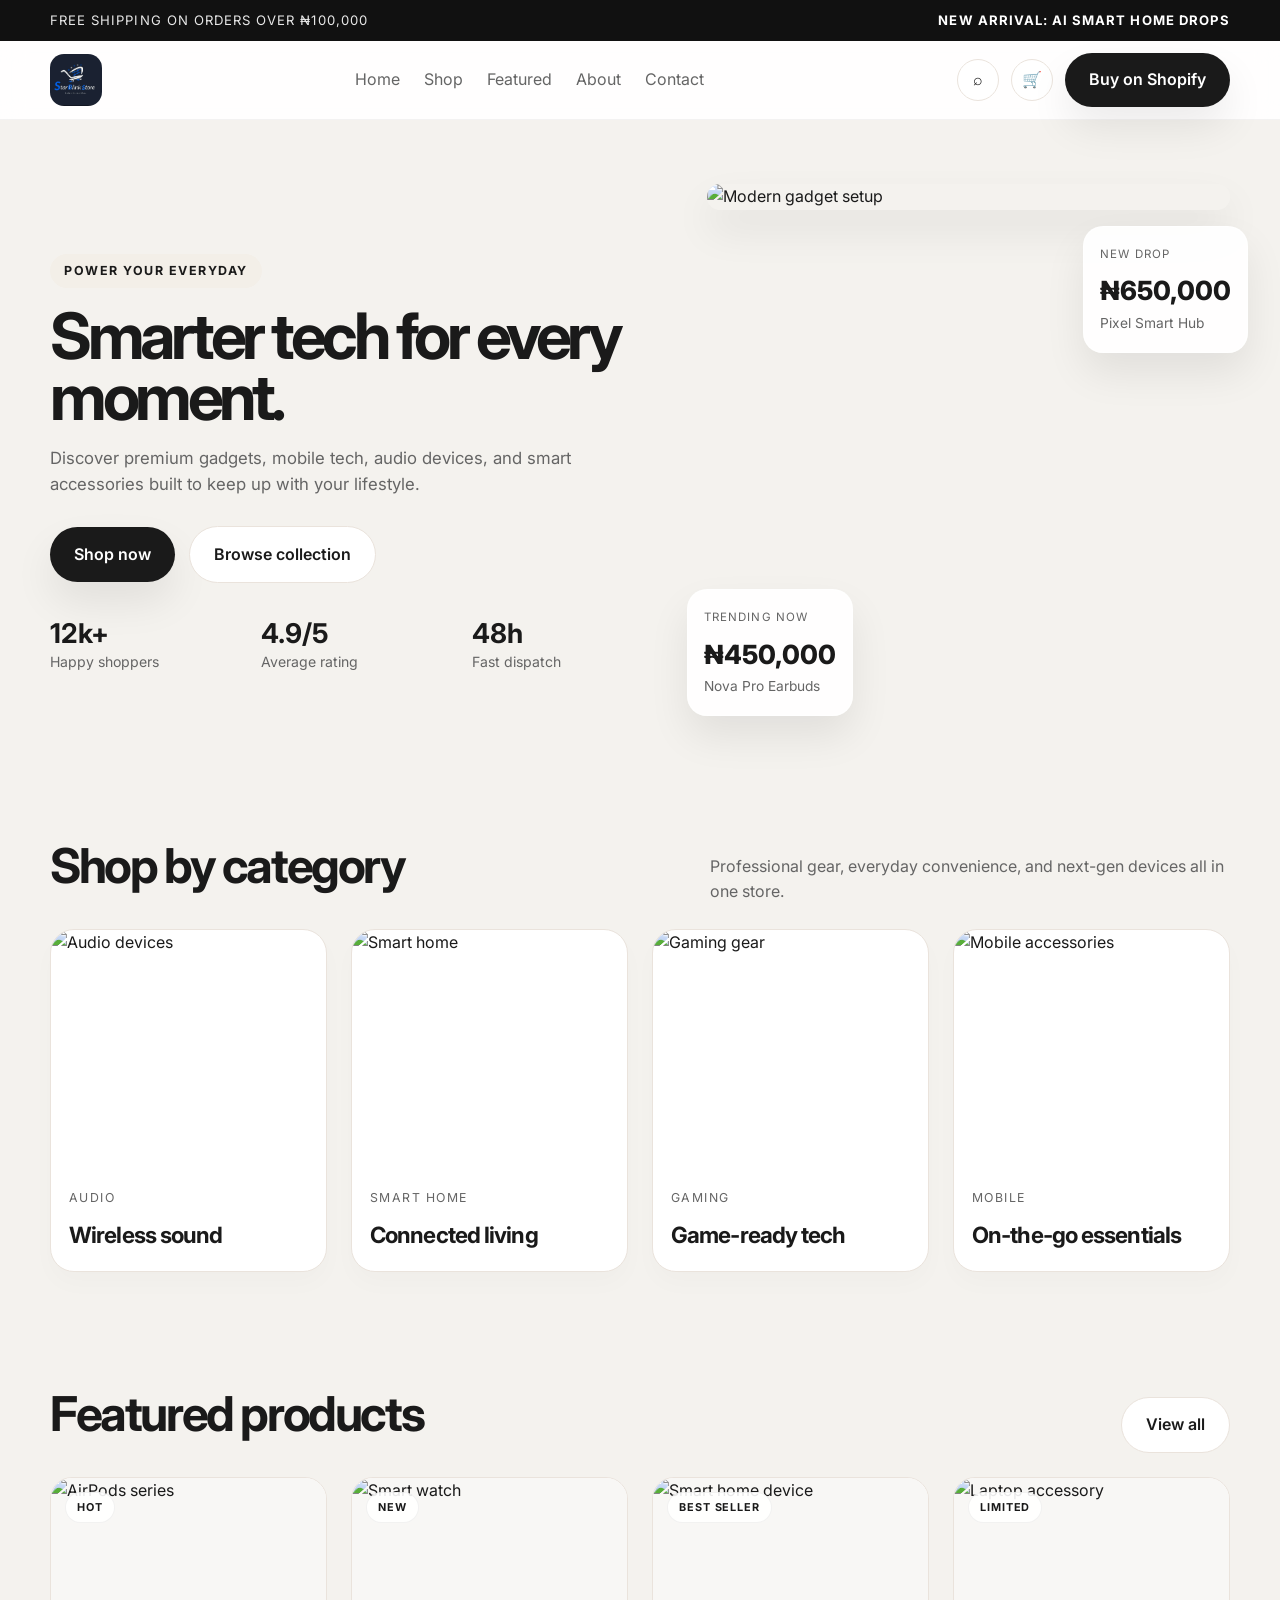
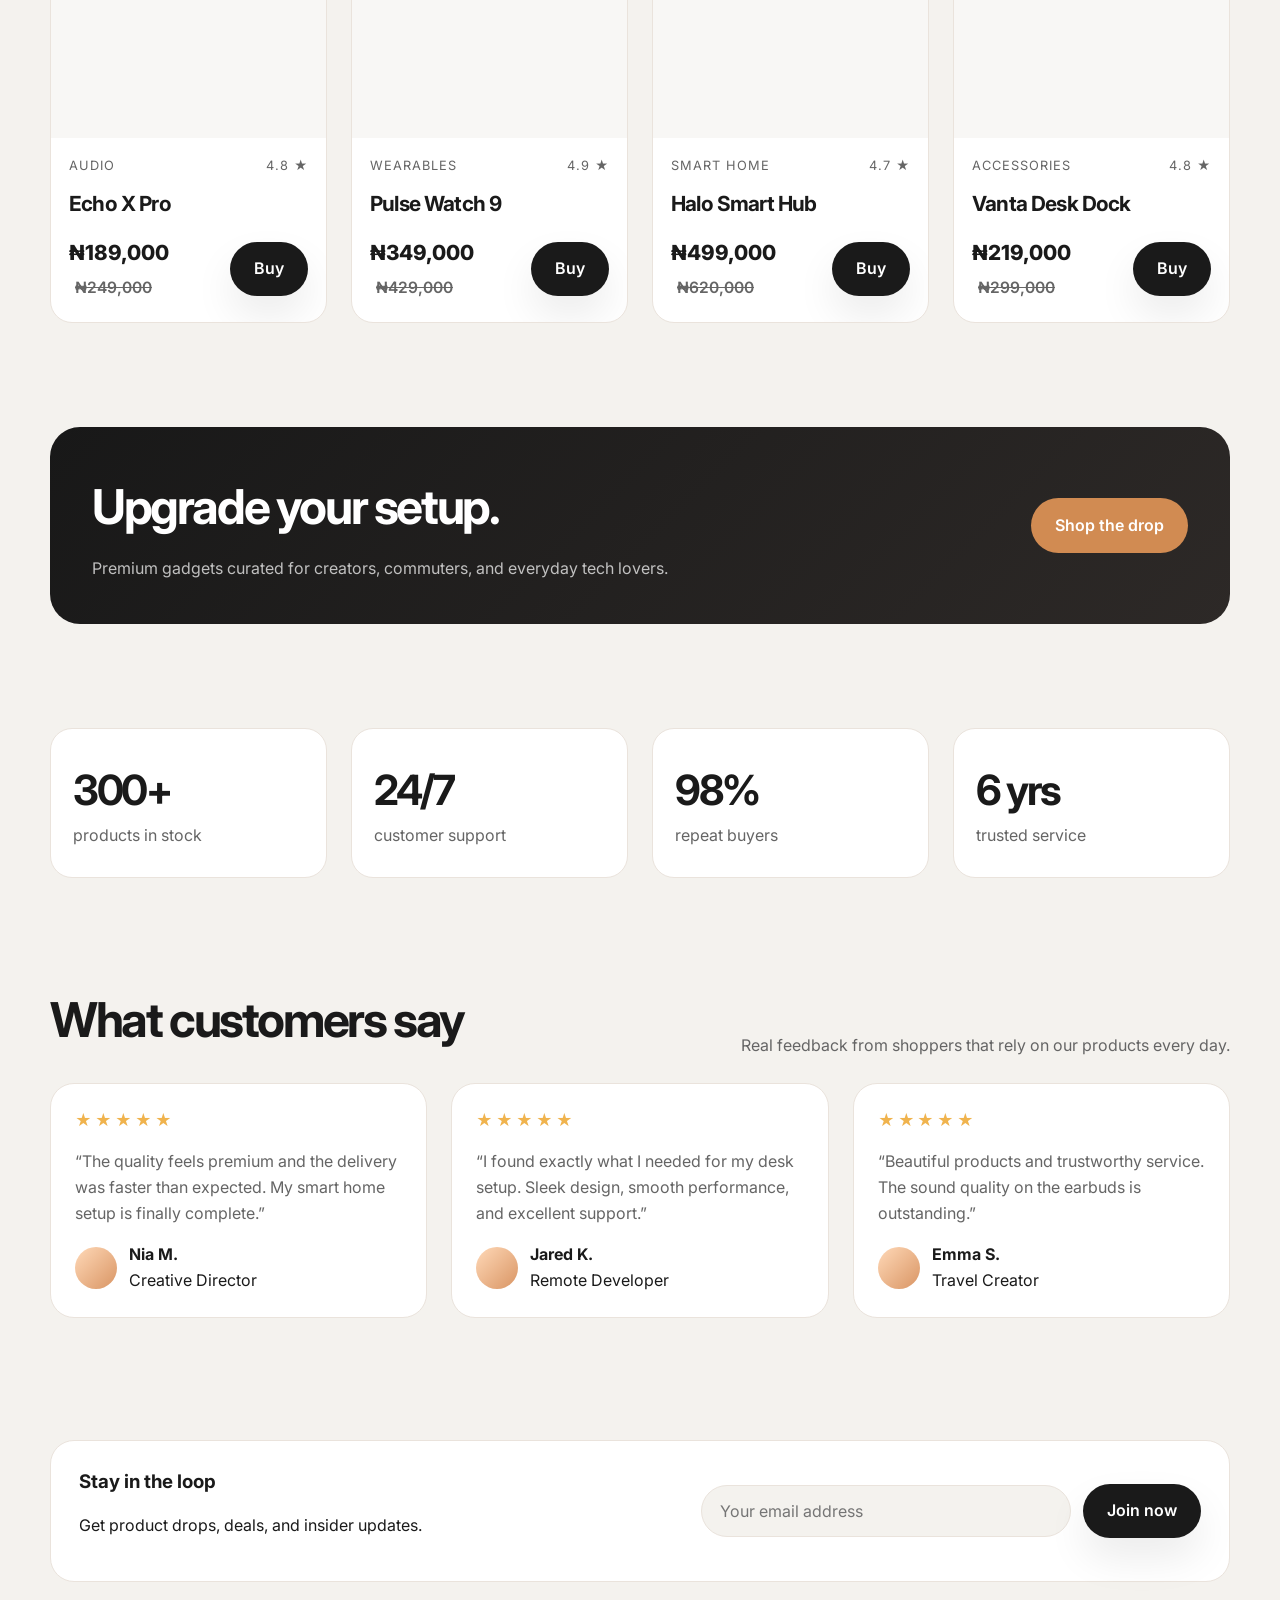
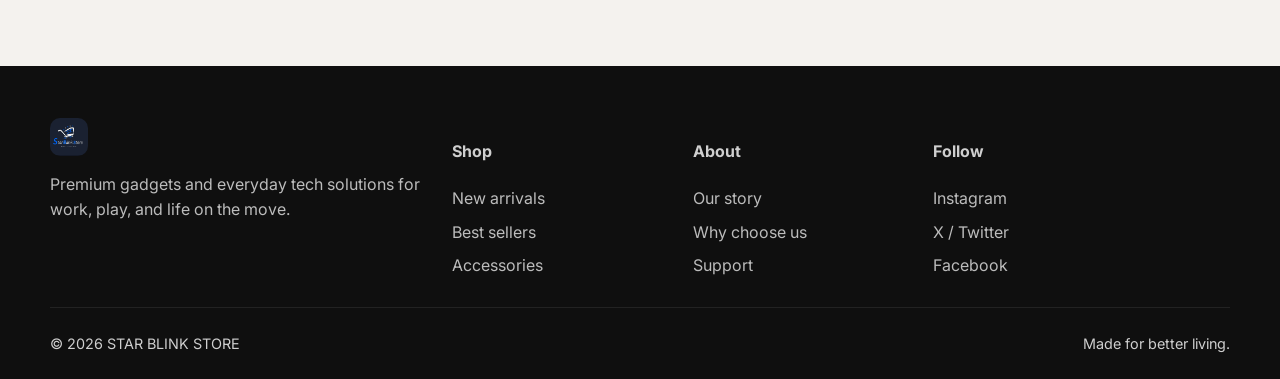
==== index.html @ 7b445d60 "first commit" ====
<!DOCTYPE html>
<html lang="en">
  <head>
    <meta charset="UTF-8" />
    <meta name="viewport" content="width=device-width, initial-scale=1.0" />
    <title>STAR BLINK STORE | Gadget Store</title>
    <meta
      name="description"
      content="Shop the newest gadgets, smart devices, and mobile tech at STAR BLINK STORE."
    />
    <link rel="preconnect" href="https://fonts.googleapis.com" />
    <link rel="preconnect" href="https://fonts.gstatic.com" crossorigin />
    <link
      href="https://fonts.googleapis.com/css2?family=Inter:wght@400;500;600;700;800;900&display=swap"
      rel="stylesheet"
    />
    <link rel="stylesheet" href="assets/styles.css" />
  </head>
  <body>
    <div class="topbar">
      <div class="container topbar-inner">
        <span>Free shipping on orders over ₦100,000</span>
        <strong>New arrival: AI smart home drops</strong>
      </div>
    </div>

    <header class="site-header">
      <div class="container header-inner">
        <a href="index.html" class="brand" aria-label="STAR BLINK STORE home">
          <img src="assets/Images/STAR BLINK STORE.jpg" alt="STAR BLINK STORE" class="brand-logo" />
        </a>

        <nav class="main-nav" aria-label="Main navigation">
          <a href="index.html">Home</a>
          <a href="shop.html">Shop</a>
          <a href="product.html">Featured</a>
          <a href="about.html">About</a>
          <a href="contact.html">Contact</a>
        </nav>

        <div class="header-actions">
          <button class="icon-btn" aria-label="Search">⌕</button>
          <button class="icon-btn" aria-label="Cart">🛒</button>
          <a class="btn btn-primary shopify-link" href="#">Buy on Shopify</a>
          <button class="icon-btn mobile-toggle" aria-label="Menu">☰</button>
        </div>
      </div>
    </header>

    <main>
      <section class="hero">
        <div class="container hero-grid">
          <div class="hero-copy">
            <span class="eyebrow">Power your everyday</span>
            <h1>Smarter tech for every moment.</h1>
            <p class="lead">
              Discover premium gadgets, mobile tech, audio devices, and smart accessories
              built to keep up with your lifestyle.
            </p>
            <div class="hero-actions">
              <a class="btn btn-primary shopify-link" href="#">Shop now</a>
              <a class="btn btn-secondary" href="shop.html">Browse collection</a>
            </div>

            <div class="hero-metrics">
              <div class="metric">
                <strong>12k+</strong>
                <span>Happy shoppers</span>
              </div>
              <div class="metric">
                <strong>4.9/5</strong>
                <span>Average rating</span>
              </div>
              <div class="metric">
                <strong>48h</strong>
                <span>Fast dispatch</span>
              </div>
            </div>
          </div>

          <div class="hero-visual">
            <div class="hero-image-wrap">
              <img
                src="https://images.unsplash.com/photo-1511497584788-876760111969?auto=format&fit=crop&w=1000&q=80"
                alt="Modern gadget setup"
              />
            </div>
            <div class="hero-card card-left">
              <div class="card-topline">Trending now</div>
              <div class="card-price">₦450,000</div>
              <div class="card-meta">Nova Pro Earbuds</div>
            </div>
            <div class="hero-card card-right">
              <div class="card-topline">New drop</div>
              <div class="card-price">₦650,000</div>
              <div class="card-meta">Pixel Smart Hub</div>
            </div>
          </div>
        </div>
      </section>

      <section class="section">
        <div class="container">
          <div class="section-header">
            <h2>Shop by category</h2>
            <p>Professional gear, everyday convenience, and next-gen devices all in one store.</p>
          </div>

          <div class="category-grid">
            <article class="category-card">
              <img src="https://images.unsplash.com/photo-1546868871-7041f2a55e12?auto=format&fit=crop&w=900&q=80" alt="Audio devices" />
              <div class="category-body">
                <div class="category-tag">Audio</div>
                <h3>Wireless sound</h3>
              </div>
            </article>
            <article class="category-card">
              <img src="https://images.unsplash.com/photo-1556656793-08538906a9f8?auto=format&fit=crop&w=900&q=80" alt="Smart home" />
              <div class="category-body">
                <div class="category-tag">Smart Home</div>
                <h3>Connected living</h3>
              </div>
            </article>
            <article class="category-card">
              <img src="https://images.unsplash.com/photo-1593305841991-05c297ba1e1d?auto=format&fit=crop&w=900&q=80" alt="Gaming gear" />
              <div class="category-body">
                <div class="category-tag">Gaming</div>
                <h3>Game-ready tech</h3>
              </div>
            </article>
            <article class="category-card">
              <img src="https://images.unsplash.com/photo-1511707171634-5f897ff02aa9?auto=format&fit=crop&w=900&q=80" alt="Mobile accessories" />
              <div class="category-body">
                <div class="category-tag">Mobile</div>
                <h3>On-the-go essentials</h3>
              </div>
            </article>
          </div>
        </div>
      </section>

      <section class="section">
        <div class="container">
          <div class="section-header">
            <h2>Featured products</h2>
            <a class="btn btn-secondary" href="shop.html">View all</a>
          </div>

          <div class="featured-grid">
            <article class="product-card">
              <div class="product-image">
                <span class="badge">Hot</span>
                <img src="https://images.unsplash.com/photo-1583394838336-acd977736f90?auto=format&fit=crop&w=900&q=80" alt="AirPods series" />
              </div>
              <div class="product-body">
                <div class="product-meta">
                  <span>Audio</span>
                  <span>4.8 ★</span>
                </div>
                <h3 class="product-title">Echo X Pro</h3>
                <div class="product-footer">
                  <div class="price">₦189,000 <small>₦249,000</small></div>
                  <a class="btn btn-primary shopify-link" href="#">Buy</a>
                </div>
              </div>
            </article>

            <article class="product-card">
              <div class="product-image">
                <span class="badge">New</span>
                <img src="https://images.unsplash.com/photo-1546435770-a3e426bf472b?auto=format&fit=crop&w=900&q=80" alt="Smart watch" />
              </div>
              <div class="product-body">
                <div class="product-meta">
                  <span>Wearables</span>
                  <span>4.9 ★</span>
                </div>
                <h3 class="product-title">Pulse Watch 9</h3>
                <div class="product-footer">
                  <div class="price">₦349,000 <small>₦429,000</small></div>
                  <a class="btn btn-primary shopify-link" href="#">Buy</a>
                </div>
              </div>
            </article>

            <article class="product-card">
              <div class="product-image">
                <span class="badge">Best seller</span>
                <img src="https://images.unsplash.com/photo-1523275335684-37898b6baf30?auto=format&fit=crop&w=900&q=80" alt="Smart home device" />
              </div>
              <div class="product-body">
                <div class="product-meta">
                  <span>Smart Home</span>
                  <span>4.7 ★</span>
                </div>
                <h3 class="product-title">Halo Smart Hub</h3>
                <div class="product-footer">
                  <div class="price">₦499,000 <small>₦620,000</small></div>
                  <a class="btn btn-primary shopify-link" href="#">Buy</a>
                </div>
              </div>
            </article>

            <article class="product-card">
              <div class="product-image">
                <span class="badge">Limited</span>
                <img src="https://images.unsplash.com/photo-1518770660439-4636190af475?auto=format&fit=crop&w=900&q=80" alt="Laptop accessory" />
              </div>
              <div class="product-body">
                <div class="product-meta">
                  <span>Accessories</span>
                  <span>4.8 ★</span>
                </div>
                <h3 class="product-title">Vanta Desk Dock</h3>
                <div class="product-footer">
                  <div class="price">₦219,000 <small>₦299,000</small></div>
                  <a class="btn btn-primary shopify-link" href="#">Buy</a>
                </div>
              </div>
            </article>
          </div>
        </div>
      </section>

      <section class="section">
        <div class="container">
          <div class="banner">
            <div>
              <h3>Upgrade your setup.</h3>
              <p>Premium gadgets curated for creators, commuters, and everyday tech lovers.</p>
            </div>
            <a class="btn btn-accent shopify-link" href="#">Shop the drop</a>
          </div>
        </div>
      </section>

      <section class="section">
        <div class="container">
          <div class="stats-grid">
            <div class="stat">
              <strong>300+</strong>
              <span>products in stock</span>
            </div>
            <div class="stat">
              <strong>24/7</strong>
              <span>customer support</span>
            </div>
            <div class="stat">
              <strong>98%</strong>
              <span>repeat buyers</span>
            </div>
            <div class="stat">
              <strong>6 yrs</strong>
              <span>trusted service</span>
            </div>
          </div>
        </div>
      </section>

      <section class="section">
        <div class="container">
          <div class="section-header">
            <h2>What customers say</h2>
            <p>Real feedback from shoppers that rely on our products every day.</p>
          </div>

          <div class="review-grid">
            <article class="review-card">
              <div class="stars">★★★★★</div>
              <p>
                “The quality feels premium and the delivery was faster than expected. My smart home setup is finally complete.”
              </p>
              <div class="author">
                <div class="avatar" aria-hidden="true"></div>
                <div>
                  <strong>Nia M.</strong><br />
                  <span>Creative Director</span>
                </div>
              </div>
            </article>
            <article class="review-card">
              <div class="stars">★★★★★</div>
              <p>
                “I found exactly what I needed for my desk setup. Sleek design, smooth performance, and excellent support.”
              </p>
              <div class="author">
                <div class="avatar" aria-hidden="true"></div>
                <div>
                  <strong>Jared K.</strong><br />
                  <span>Remote Developer</span>
                </div>
              </div>
            </article>
            <article class="review-card">
              <div class="stars">★★★★★</div>
              <p>
                “Beautiful products and trustworthy service. The sound quality on the earbuds is outstanding.”
              </p>
              <div class="author">
                <div class="avatar" aria-hidden="true"></div>
                <div>
                  <strong>Emma S.</strong><br />
                  <span>Travel Creator</span>
                </div>
              </div>
            </article>
          </div>
        </div>
      </section>

      <section class="section">
        <div class="container">
          <div class="newsletter">
            <div>
              <h3>Stay in the loop</h3>
              <p>Get product drops, deals, and insider updates.</p>
            </div>
            <form class="newsletter-form" action="#" method="post">
              <input type="email" placeholder="Your email address" aria-label="Email address" />
              <button class="btn btn-primary" type="submit">Join now</button>
            </form>
          </div>
        </div>
      </section>
    </main>

    <footer class="footer">
      <div class="container">
        <div class="footer-grid">
          <div>
            <div class="footer-brand">
              <img src="assets/Images/STAR BLINK STORE.jpg" alt="STAR BLINK STORE" class="brand-logo" />
            </div>
            <p>
              Premium gadgets and everyday tech solutions for work, play, and life on the move.
            </p>
          </div>

          <div>
            <h4>Shop</h4>
            <ul>
              <li><a href="shop.html">New arrivals</a></li>
              <li><a href="shop.html">Best sellers</a></li>
              <li><a href="shop.html">Accessories</a></li>
            </ul>
          </div>

          <div>
            <h4>About</h4>
            <ul>
              <li><a href="about.html">Our story</a></li>
              <li><a href="about.html">Why choose us</a></li>
              <li><a href="contact.html">Support</a></li>
            </ul>
          </div>

          <div>
            <h4>Follow</h4>
            <ul>
              <li><a href="https://instagram.com" target="_blank" rel="noreferrer">Instagram</a></li>
              <li><a href="https://x.com" target="_blank" rel="noreferrer">X / Twitter</a></li>
              <li><a href="https://facebook.com" target="_blank" rel="noreferrer">Facebook</a></li>
            </ul>
          </div>
        </div>

        <div class="footer-bottom">
          <span>© <span id="year"></span> STAR BLINK STORE</span>
          <span>Made for better living.</span>
        </div>
      </div>
    </footer>

    <script src="assets/script.js"></script>
  </body>
</html>
---- assets/styles.css ----
:root {
  --bg: #f4f2ee;
  --surface: #ffffff;
  --surface-alt: #f8f7f5;
  --text: #1a1a1a;
  --muted: #656565;
  --line: #eae3dc;
  --accent: #1d1d1f;
  --accent-soft: #f3efe8;
  --primary: #d18b52;
  --primary-strong: #bc6d2e;
  --success: #2a7d5d;
  --shadow: 0 20px 40px rgba(15, 15, 15, 0.08);
}

* { box-sizing: border-box; }
html { scroll-behavior: smooth; }
body {
  margin: 0;
  font-family: 'Inter', sans-serif;
  background: var(--bg);
  color: var(--text);
  line-height: 1.6;
}
img { max-width: 100%; display: block; }
a { color: inherit; text-decoration: none; }
button, input, textarea, select { font: inherit; }
.container {
  width: min(1180px, calc(100% - 32px));
  margin: 0 auto;
}

.topbar {
  background: #111;
  color: rgba(255,255,255,0.9);
  font-size: 0.82rem;
  letter-spacing: 0.08em;
  text-transform: uppercase;
  padding: 10px 0;
}
.topbar-inner {
  display: flex;
  justify-content: space-between;
  align-items: center;
  gap: 16px;
}
.topbar strong { color: #fff; }

.site-header {
  position: sticky;
  top: 0;
  z-index: 20;
  background: rgba(255,255,255,0.92);
  backdrop-filter: blur(12px);
  border-bottom: 1px solid rgba(26,26,26,0.05);
}
.header-inner {
  display: flex;
  align-items: center;
  justify-content: space-between;
  min-height: 78px;
  gap: 24px;
}
.brand {
  display: flex;
  align-items: center;
  gap: 12px;
  font-weight: 800;
  letter-spacing: 0.08em;
  text-transform: uppercase;
}
.brand-logo {
  display: block;
  height: 52px;
  width: auto;
  max-width: 240px;
  object-fit: contain;
  border-radius: 14px;
}
.brand-mark {
  width: 36px;
  height: 36px;
  border-radius: 10px;
  background: linear-gradient(135deg, var(--primary), #f5c9a4);
  display: grid;
  place-items: center;
  font-size: 1rem;
  color: #111;
}
.main-nav {
  display: flex;
  align-items: center;
  gap: 24px;
  color: var(--muted);
}
.main-nav a {
  transition: color 0.2s ease;
}
.main-nav a:hover { color: var(--text); }
.header-actions {
  display: flex;
  align-items: center;
  gap: 12px;
}
.icon-btn {
  width: 42px;
  height: 42px;
  border: 1px solid var(--line);
  border-radius: 50%;
  display: grid;
  place-items: center;
  color: var(--text);
  background: #fff;
}
.btn {
  display: inline-flex;
  align-items: center;
  justify-content: center;
  border: none;
  border-radius: 999px;
  padding: 0.9rem 1.5rem;
  font-weight: 600;
  transition: 0.2s ease;
  cursor: pointer;
}
.btn-primary {
  background: var(--text);
  color: #fff;
  box-shadow: var(--shadow);
}
.btn-primary:hover { background: #000; }
.btn-secondary {
  background: #fff;
  border: 1px solid var(--line);
  color: var(--text);
}
.btn-ghost {
  background: transparent;
  border: 1px solid rgba(255,255,255,0.4);
  color: #fff;
}
.btn-accent {
  background: var(--primary);
  color: #fff;
}
.btn-accent:hover { background: var(--primary-strong); }

.hero {
  padding: 64px 0 32px;
}
.hero-grid {
  display: grid;
  grid-template-columns: 1.08fr 0.92fr;
  align-items: center;
  gap: 42px;
}
.hero-copy {
  padding: 18px 0;
}
.eyebrow {
  display: inline-block;
  background: var(--accent-soft);
  color: var(--text);
  border-radius: 999px;
  padding: 0.45rem 0.9rem;
  font-size: 0.78rem;
  letter-spacing: 0.12em;
  text-transform: uppercase;
  font-weight: 700;
}
h1 {
  font-size: clamp(2.8rem, 5vw, 5.2rem);
  line-height: 0.95;
  letter-spacing: -0.07em;
  margin: 18px 0 16px;
}
.lead {
  color: var(--muted);
  font-size: 1.05rem;
  max-width: 560px;
}
.hero-actions {
  display: flex;
  align-items: center;
  flex-wrap: wrap;
  gap: 14px;
  margin: 28px 0;
}
.hero-metrics {
  display: grid;
  grid-template-columns: repeat(3, minmax(120px, 1fr));
  gap: 18px;
  margin-top: 36px;
}
.metric strong {
  display: block;
  font-size: 1.7rem;
  line-height: 1.1;
}
.metric span {
  color: var(--muted);
  font-size: 0.88rem;
}
.hero-visual {
  position: relative;
  min-height: 560px;
}
.hero-image-wrap {
  position: relative;
  height: 100%;
  border-radius: 30px;
  overflow: hidden;
  box-shadow: var(--shadow);
}
.hero-image-wrap img {
  width: 100%;
  height: 100%;
  object-fit: cover;
}
.hero-card {
  position: absolute;
  background: rgba(255,255,255,0.92);
  border: 1px solid rgba(255,255,255,0.7);
  box-shadow: var(--shadow);
  border-radius: 20px;
  padding: 18px 16px;
  max-width: 230px;
}
.card-left { left: -20px; bottom: 28px; }
.card-right { right: -18px; top: 42px; }
.card-topline { font-size: 0.72rem; text-transform: uppercase; letter-spacing: 0.1em; color: var(--muted); }
.card-price {
  font-size: 1.65rem;
  font-weight: 800;
  margin-top: 6px;
}
.card-meta { color: var(--muted); font-size: 0.86rem; }

.section {
  padding: 52px 0;
}
.section-header {
  display: flex;
  align-items: end;
  justify-content: space-between;
  gap: 18px;
  margin-bottom: 24px;
}
.section-header h2 {
  font-size: clamp(2rem, 4vw, 3rem);
  letter-spacing: -0.05em;
  margin: 0;
}
.section-header p {
  margin: 0;
  color: var(--muted);
  max-width: 520px;
}

.category-grid,
.featured-grid,
.stats-grid,
.review-grid,
.footer-grid,
.info-grid,
.team-grid,
.contact-grid,
.blog-grid,
.product-grid {
  display: grid;
  gap: 24px;
}
.category-grid { grid-template-columns: repeat(4, minmax(0, 1fr)); }
.category-card {
  background: #fff;
  border: 1px solid var(--line);
  border-radius: 24px;
  overflow: hidden;
  box-shadow: 0 12px 24px rgba(0,0,0,0.02);
}
.category-card img {
  width: 100%;
  height: 240px;
  object-fit: cover;
}
.category-body {
  padding: 18px;
}
.category-tag {
  color: var(--muted);
  font-size: 0.77rem;
  text-transform: uppercase;
  letter-spacing: 0.12em;
}
.category-body h3 {
  margin: 10px 0 0;
  font-size: 1.4rem;
  letter-spacing: -0.04em;
}

.featured-grid { grid-template-columns: repeat(4, minmax(0, 1fr)); }
.product-card {
  background: var(--surface);
  border: 1px solid var(--line);
  border-radius: 22px;
  overflow: hidden;
  transition: transform 0.2s ease, box-shadow 0.2s ease;
}
.product-card:hover {
  transform: translateY(-6px);
  box-shadow: var(--shadow);
}
.product-image {
  position: relative;
  background: var(--surface-alt);
}
.product-image img {
  height: 260px;
  width: 100%;
  object-fit: cover;
}
.badge {
  position: absolute;
  left: 14px;
  top: 14px;
  background: rgba(255,255,255,0.9);
  border: 1px solid rgba(0,0,0,0.05);
  color: var(--text);
  border-radius: 999px;
  padding: 0.35rem 0.7rem;
  font-size: 0.68rem;
  font-weight: 700;
  letter-spacing: 0.08em;
  text-transform: uppercase;
}
.product-body {
  padding: 18px 18px 20px;
}
.product-meta {
  display: flex;
  justify-content: space-between;
  align-items: center;
  gap: 12px;
  color: var(--muted);
  font-size: 0.8rem;
  text-transform: uppercase;
  letter-spacing: 0.08em;
}
.product-title {
  margin: 10px 0 0;
  font-size: 1.3rem;
  letter-spacing: -0.04em;
}
.product-footer {
  margin-top: 16px;
  display: flex;
  align-items: center;
  justify-content: space-between;
  gap: 10px;
}
.price {
  font-size: 1.3rem;
  font-weight: 800;
}
.price small {
  color: var(--muted);
  text-decoration: line-through;
  font-weight: 600;
  margin-left: 6px;
  font-size: 0.75em;
}

.banner {
  background: linear-gradient(135deg, #181818, #2d2927);
  color: #fff;
  border-radius: 30px;
  padding: 42px;
  display: flex;
  align-items: center;
  justify-content: space-between;
  gap: 24px;
}
.banner h3 {
  margin: 0 0 10px;
  font-size: clamp(2rem, 4vw, 3rem);
  letter-spacing: -0.05em;
}
.banner p {
  margin: 0;
  color: rgba(255,255,255,0.72);
}

.stats-grid { grid-template-columns: repeat(4, minmax(0, 1fr)); }
.stat {
  background: #fff;
  border: 1px solid var(--line);
  border-radius: 22px;
  padding: 28px 22px;
}
.stat strong {
  display: block;
  font-size: clamp(2rem, 4vw, 2.6rem);
  letter-spacing: -0.06em;
}
.stat span {
  color: var(--muted);
}

.review-grid { grid-template-columns: repeat(3, minmax(0,1fr)); }
.review-card {
  background: #fff;
  border: 1px solid var(--line);
  border-radius: 24px;
  padding: 24px;
}
.stars { color: #f0b34d; letter-spacing: 0.18em; }
.review-card p { color: var(--muted); }
.author {
  margin-top: 16px;
  display: flex;
  align-items: center;
  gap: 12px;
}
.avatar {
  width: 42px; height: 42px; border-radius: 50%;
  background: linear-gradient(135deg, #ffd9b8, #d99564);
}

.newsletter {
  margin-top: 18px;
  background: var(--surface);
  border: 1px solid var(--line);
  border-radius: 24px;
  padding: 26px 28px;
  display: flex;
  align-items: center;
  justify-content: space-between;
  gap: 18px;
}
.newsletter h3 { margin: 0; }
.newsletter-form {
  display: flex;
  align-items: center;
  gap: 12px;
  flex: 1;
  max-width: 500px;
}
.newsletter-form input {
  flex: 1;
  min-width: 0;
  border: 1px solid var(--line);
  border-radius: 999px;
  height: 52px;
  padding: 0 18px;
  background: var(--bg);
}

.page-hero {
  padding: 54px 0 18px;
}
.page-hero h1 {
  font-size: clamp(2.5rem, 4vw, 4.2rem);
  margin-bottom: 14px;
}
.page-hero p {
  color: var(--muted);
}
.breadcrumbs {
  display: inline-flex;
  gap: 8px;
  align-items: center;
  color: var(--muted);
  background: rgba(255,255,255,0.5);
  border: 1px solid var(--line);
  border-radius: 999px;
  padding: 0.5rem 0.8rem;
  font-size: 0.82rem;
}

.filters {
  display: flex;
  align-items: center;
  flex-wrap: wrap;
  gap: 12px;
  margin: 26px 0 22px;
}
.filter-chip {
  border: 1px solid var(--line);
  background: #fff;
  color: var(--text);
  border-radius: 999px;
  padding: 0.8rem 1.15rem;
  font-weight: 600;
}
.filter-chip.active {
  background: var(--text);
  color: #fff;
  border-color: var(--text);
}

.product-layout {
  display: grid;
  grid-template-columns: 1.1fr 0.9fr;
  gap: 32px;
  padding: 30px 0 0;
}
.gallery {
  display: grid;
  grid-template-columns: repeat(2, minmax(0,1fr));
  gap: 16px;
}
.gallery-main {
  grid-column: 1 / -1;
  border-radius: 26px;
  overflow: hidden;
  background: #fff;
  border: 1px solid var(--line);
}
.gallery-main img,
.gallery-item img {
  width: 100%;
  height: 100%;
  object-fit: cover;
}
.gallery-item {
  border-radius: 20px;
  overflow: hidden;
  border: 1px solid var(--line);
  background: #fff;
  min-height: 180px;
}
.product-detail {
  background: #fff;
  border: 1px solid var(--line);
  border-radius: 28px;
  padding: 30px;
}
.product-detail h2 {
  font-size: clamp(2rem, 4vw, 2.8rem);
  letter-spacing: -0.06em;
  margin: 8px 0 10px;
}
.rating-row {
  display: flex;
  align-items: center;
  gap: 12px;
  color: var(--muted);
}
.product-price {
  font-size: 2rem;
  font-weight: 800;
  margin: 18px 0;
}
.product-detail p { color: var(--muted); }
.toggle-row {
  display: flex;
  flex-wrap: wrap;
  gap: 12px;
  margin: 20px 0;
}
.swatch {
  width: 38px;
  height: 38px;
  border-radius: 50%;
  border: 2px solid transparent;
  box-shadow: inset 0 0 0 1px rgba(0,0,0,0.12);
}
.swatch.active { border-color: var(--text); }
.product-actions {
  display: flex;
  flex-wrap: wrap;
  gap: 12px;
  margin-top: 22px;
}
.details-list {
  list-style: none;
  padding: 0;
  margin: 28px 0 0;
  display: grid;
  gap: 10px;
  color: var(--muted);
}
.details-list li::before {
  content: '•';
  color: var(--text);
  margin-right: 8px;
}

.info-grid,
.team-grid,
.blog-grid { grid-template-columns: repeat(3, minmax(0,1fr)); }
.info-card,
.team-card,
.post-card {
  background: #fff;
  border: 1px solid var(--line);
  border-radius: 24px;
  overflow: hidden;
}
.info-card img,
.team-card img,
.post-card img {
  width: 100%;
  height: 240px;
  object-fit: cover;
}
.info-card .content,
.team-card .content,
.post-card .content {
  padding: 20px;
}
.team-card img { height: 300px; }

.contact-grid {
  grid-template-columns: 1fr 1fr;
  align-items: start;
}
.contact-card,
.form-card {
  background: #fff;
  border: 1px solid var(--line);
  border-radius: 28px;
  padding: 26px;
}
.form-grid {
  display: grid;
  grid-template-columns: repeat(2, minmax(0,1fr));
  gap: 16px;
}
.form-field {
  display: grid;
  gap: 8px;
  margin-bottom: 16px;
}
.form-field.full { grid-column: 1 / -1; }
.form-field input,
.form-field textarea {
  width: 100%;
  border: 1px solid var(--line);
  background: var(--bg);
  border-radius: 16px;
  min-height: 52px;
  padding: 0.9rem 1rem;
}
.form-field textarea { min-height: 150px; resize: vertical; }

.footer {
  padding: 52px 0 24px;
  background: #0f0f0f;
  color: rgba(255,255,255,0.8);
  margin-top: 32px;
}
.footer-grid {
  grid-template-columns: 1.4fr 0.8fr 0.8fr 1.1fr;
  align-items: start;
}
.footer-brand {
  display: flex;
  align-items: center;
  gap: 12px;
  color: #fff;
  margin-bottom: 16px;
}
.footer-brand .brand-logo {
  height: 38px;
  max-width: 180px;
  border-radius: 10px;
}
.footer p,
.footer li,
.footer a { color: rgba(255,255,255,0.72); }
.footer ul {
  list-style: none;
  margin: 0;
  padding: 0;
  display: grid;
  gap: 8px;
}
.footer-bottom {
  margin-top: 28px;
  border-top: 1px solid rgba(255,255,255,0.08);
  padding-top: 24px;
  display: flex;
  justify-content: space-between;
  gap: 12px;
  flex-wrap: wrap;
  font-size: 0.9rem;
}

.mobile-toggle { display: none; }

@media (max-width: 980px) {
  .hero-grid,
  .product-layout,
  .contact-grid,
  .footer-grid,
  .category-grid,
  .featured-grid,
  .stats-grid,
  .review-grid,
  .info-grid,
  .team-grid,
  .blog-grid {
    grid-template-columns: 1fr 1fr;
  }
  .hero-grid,
  .product-layout,
  .contact-grid {
    grid-template-columns: 1fr;
  }
  .main-nav {
    position: absolute;
    left: 20px;
    top: 78px;
    right: 20px;
    background: #fff;
    border: 1px solid var(--line);
    border-radius: 20px;
    box-shadow: var(--shadow);
    padding: 18px;
    flex-direction: column;
    align-items: flex-start;
    display: none;
  }
  .main-nav.open { display: flex; }
  .mobile-toggle { display: inline-flex; }
}

@media (max-width: 640px) {
  .topbar-inner,
  .section-header,
  .banner,
  .newsletter,
  .footer-bottom {
    flex-direction: column;
    align-items: flex-start;
  }
  .category-grid,
  .featured-grid,
  .stats-grid,
  .review-grid,
  .info-grid,
  .team-grid,
  .blog-grid,
  .form-grid,
  .footer-grid {
    grid-template-columns: 1fr;
  }
  h1 { letter-spacing: -0.06em; }
  .hero-actions,
  .product-actions,
  .header-actions {
    width: 100%;
  }
  .hero-actions .btn,
  .product-actions .btn,
  .header-actions .btn {
    width: 100%;
  }
  .hero-metrics {
    grid-template-columns: 1fr;
  }
}
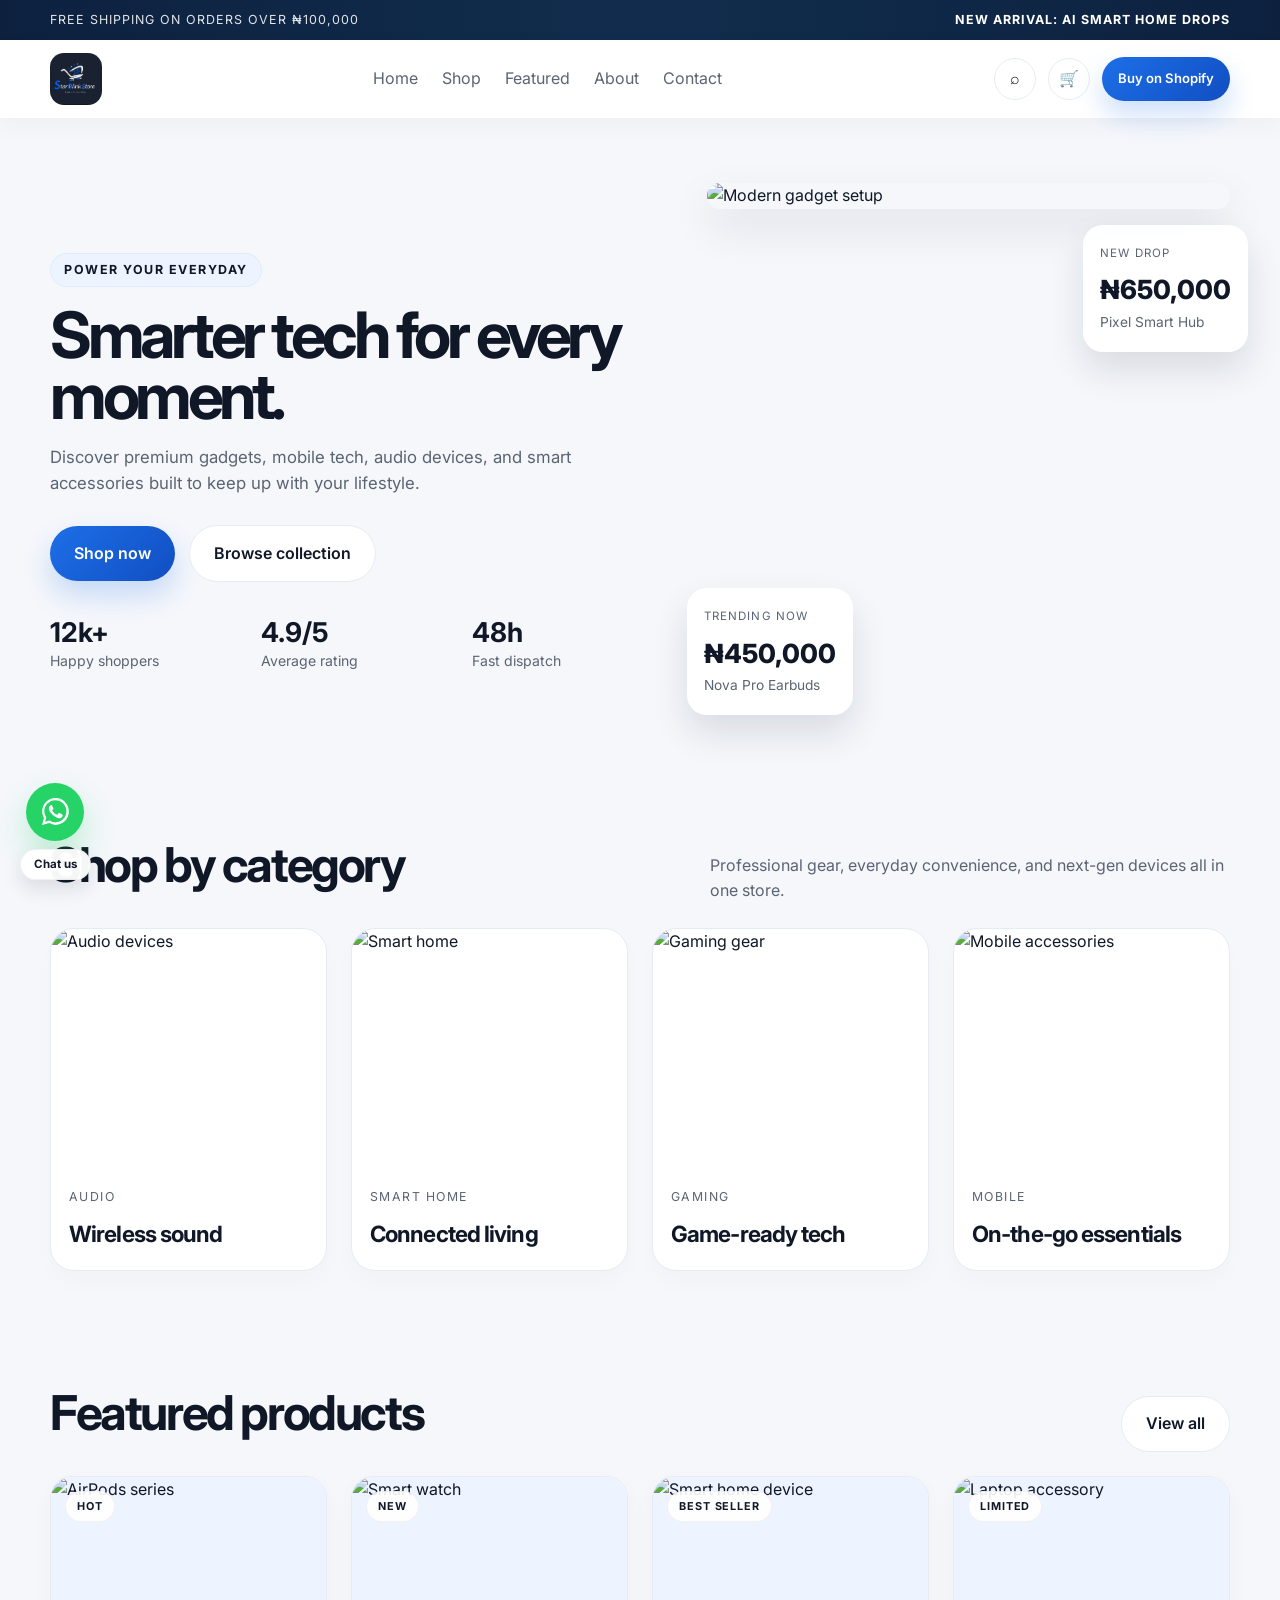
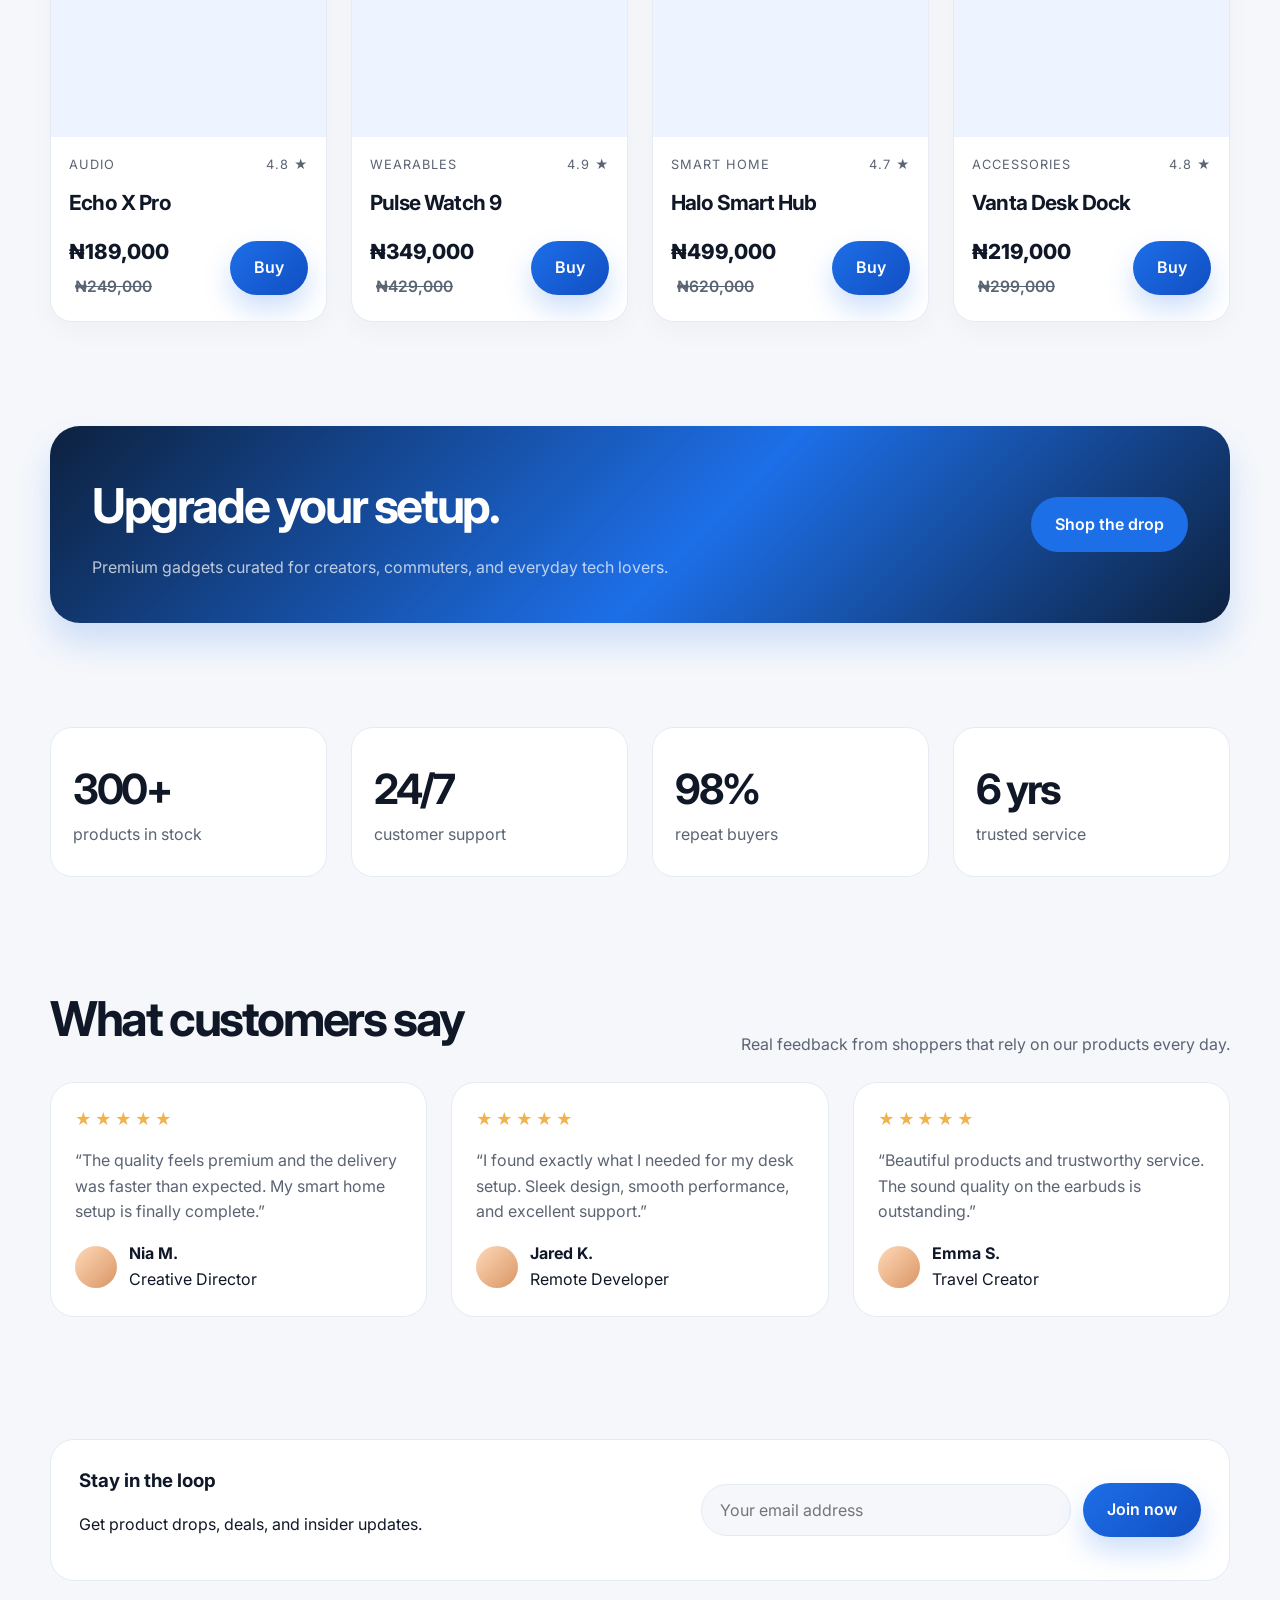
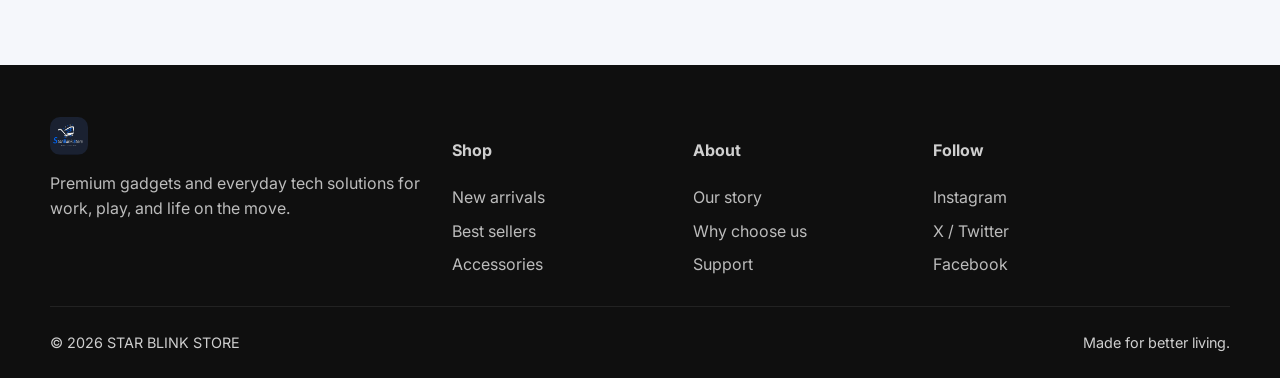
==== commit a0ecfea8: "8th commit" ====
--- a/index.html
+++ b/index.html
@@ -371,6 +371,22 @@
       </div>
     </footer>
 
+    <a
+      class="whatsapp-float"
+      href="https://wa.me/2349067602781"
+      target="_blank"
+      rel="noopener noreferrer"
+      aria-label="Chat with us on WhatsApp"
+      title="Chat with us on WhatsApp"
+    >
+      <span class="whatsapp-bubble" aria-hidden="true">
+        <svg viewBox="0 0 24 24" aria-hidden="true" focusable="false">
+          <path d="M20.52 3.48A11.86 11.86 0 0 0 12.02 0C5.47 0 .18 5.29.18 11.84c0 2.09.55 4.13 1.6 5.93L0 24l6.5-1.7a11.83 11.83 0 0 0 5.52 1.62h.01c6.55 0 11.84-5.29 11.84-11.84 0-3.17-1.23-6.15-3.35-8.4Zm-8.5 18.2h-.01a9.8 9.8 0 0 1-5-1.37l-.36-.21-3.86 1 1.03-3.76-.24-.38a9.8 9.8 0 0 1-1.52-5.2c0-5.42 4.4-9.82 9.83-9.82 2.62 0 5.09 1.02 6.94 2.87a9.74 9.74 0 0 1 2.87 6.95c0 5.42-4.4 9.82-9.82 9.82Zm5.38-7.36c-.29-.15-1.73-.85-2-.95-.27-.1-.46-.15-.66.15-.2.29-.77.95-.95 1.15-.17.2-.35.22-.64.07-.29-.15-1.22-.45-2.32-1.43-.86-.76-1.44-1.7-1.61-1.99-.17-.29-.02-.45.13-.6.13-.13.29-.35.44-.52.15-.17.2-.29.3-.48.1-.2.05-.37-.02-.52-.08-.15-.66-1.6-.91-2.19-.24-.58-.49-.5-.66-.51l-.56-.01c-.2 0-.52.08-.79.37-.28.29-1.06 1.04-1.06 2.53 0 1.49 1.09 2.94 1.25 3.15.16.2 2.14 3.28 5.2 4.6.73.32 1.3.51 1.74.65.73.23 1.4.2 1.93.12.59-.09 1.73-.71 1.98-1.4.24-.69.24-1.28.17-1.4-.07-.12-.27-.2-.57-.35Z"/>
+        </svg>
+      </span>
+      <span class="whatsapp-label">Chat us</span>
+    </a>
+
     <script src="assets/script.js"></script>
   </body>
 </html>
--- a/assets/styles.css
+++ b/assets/styles.css
@@ -1,16 +1,16 @@
 :root {
-  --bg: #f4f2ee;
+  --bg: #f5f7fb;
   --surface: #ffffff;
-  --surface-alt: #f8f7f5;
-  --text: #1a1a1a;
-  --muted: #656565;
-  --line: #eae3dc;
-  --accent: #1d1d1f;
-  --accent-soft: #f3efe8;
-  --primary: #d18b52;
-  --primary-strong: #bc6d2e;
-  --success: #2a7d5d;
-  --shadow: 0 20px 40px rgba(15, 15, 15, 0.08);
+  --surface-alt: #edf3ff;
+  --text: #101827;
+  --muted: #5b6473;
+  --line: #e6ebf3;
+  --accent: #0f172a;
+  --accent-soft: #edf4ff;
+  --primary: #1d6fe8;
+  --primary-strong: #114ec2;
+  --success: #2f7b5e;
+  --shadow: 0 18px 44px rgba(15, 23, 42, 0.1);
 }
 
 * { box-sizing: border-box; }
@@ -31,9 +31,9 @@
 }
 
 .topbar {
-  background: #111;
-  color: rgba(255,255,255,0.9);
-  font-size: 0.82rem;
+  background: linear-gradient(90deg, #0d213f, #112d4d, #0d213f);
+  color: rgba(255,255,255,0.88);
+  font-size: 0.78rem;
   letter-spacing: 0.08em;
   text-transform: uppercase;
   padding: 10px 0;
@@ -50,9 +50,10 @@
   position: sticky;
   top: 0;
   z-index: 20;
-  background: rgba(255,255,255,0.92);
-  backdrop-filter: blur(12px);
-  border-bottom: 1px solid rgba(26,26,26,0.05);
+  background: rgba(255,255,255,0.94);
+  backdrop-filter: blur(14px);
+  border-bottom: 1px solid rgba(17, 24, 39, 0.06);
+  box-shadow: 0 8px 24px rgba(15, 23, 42, 0.03);
 }
 .header-inner {
   display: flex;
@@ -60,6 +61,7 @@
   justify-content: space-between;
   min-height: 78px;
   gap: 24px;
+  flex-wrap: wrap;
 }
 .brand {
   display: flex;
@@ -123,12 +125,19 @@
   transition: 0.2s ease;
   cursor: pointer;
 }
+.header-actions .btn {
+  width: auto;
+  min-width: 0;
+  white-space: nowrap;
+  padding: 0.72rem 1rem;
+  font-size: 0.82rem;
+}
 .btn-primary {
-  background: var(--text);
+  background: linear-gradient(135deg, var(--primary), var(--primary-strong));
   color: #fff;
-  box-shadow: var(--shadow);
-}
-.btn-primary:hover { background: #000; }
+  box-shadow: 0 14px 28px rgba(29, 111, 232, 0.22);
+}
+.btn-primary:hover { background: linear-gradient(135deg, var(--primary-strong), var(--primary)); }
 .btn-secondary {
   background: #fff;
   border: 1px solid var(--line);
@@ -153,6 +162,9 @@
   grid-template-columns: 1.08fr 0.92fr;
   align-items: center;
   gap: 42px;
+}
+.hero-copy {
+  position: relative;
 }
 .hero-copy {
   padding: 18px 0;
@@ -167,6 +179,7 @@
   letter-spacing: 0.12em;
   text-transform: uppercase;
   font-weight: 700;
+  box-shadow: inset 0 0 0 1px rgba(29, 111, 232, 0.06);
 }
 h1 {
   font-size: clamp(2.8rem, 5vw, 5.2rem);
@@ -219,9 +232,9 @@
 }
 .hero-card {
   position: absolute;
-  background: rgba(255,255,255,0.92);
+  background: rgba(255,255,255,0.95);
   border: 1px solid rgba(255,255,255,0.7);
-  box-shadow: var(--shadow);
+  box-shadow: 0 18px 36px rgba(15, 23, 42, 0.12);
   border-radius: 20px;
   padding: 18px 16px;
   max-width: 230px;
@@ -305,6 +318,7 @@
   border-radius: 22px;
   overflow: hidden;
   transition: transform 0.2s ease, box-shadow 0.2s ease;
+  box-shadow: 0 10px 26px rgba(15, 23, 42, 0.03);
 }
 .product-card:hover {
   transform: translateY(-6px);
@@ -371,7 +385,7 @@
 }
 
 .banner {
-  background: linear-gradient(135deg, #181818, #2d2927);
+  background: linear-gradient(135deg, #0d213f, #1d6fe8 55%, #0d213f);
   color: #fff;
   border-radius: 30px;
   padding: 42px;
@@ -379,6 +393,7 @@
   align-items: center;
   justify-content: space-between;
   gap: 24px;
+  box-shadow: 0 20px 32px rgba(29, 111, 232, 0.18);
 }
 .banner h3 {
   margin: 0 0 10px;
@@ -688,6 +703,85 @@
 }
 
 .mobile-toggle { display: none; }
+
+.whatsapp-float {
+  position: fixed;
+  left: 20px;
+  bottom: 20px;
+  z-index: 9999;
+  display: flex;
+  flex-direction: column;
+  align-items: center;
+  gap: 8px;
+  text-decoration: none;
+  color: inherit;
+}
+.whatsapp-bubble {
+  width: 58px;
+  height: 58px;
+  border-radius: 50%;
+  background: #25d366;
+  display: inline-flex;
+  align-items: center;
+  justify-content: center;
+  box-shadow: 0 16px 32px rgba(37, 211, 102, 0.28);
+  transition: transform 0.25s ease, box-shadow 0.25s ease, opacity 0.25s ease;
+}
+.whatsapp-bubble svg {
+  width: 27px;
+  height: 27px;
+  fill: #ffffff;
+}
+.whatsapp-label {
+  display: inline-flex;
+  align-items: center;
+  justify-content: center;
+  background: rgba(255,255,255,0.96);
+  color: #111827;
+  font-size: 0.72rem;
+  font-weight: 700;
+  line-height: 1;
+  padding: 0.55rem 0.8rem;
+  border-radius: 999px;
+  box-shadow: 0 8px 20px rgba(17, 24, 39, 0.12);
+  border: 1px solid rgba(17, 24, 39, 0.06);
+}
+.whatsapp-float:hover .whatsapp-bubble,
+.whatsapp-float:focus-visible .whatsapp-bubble {
+  transform: scale(1.08);
+  box-shadow: 0 18px 36px rgba(37, 211, 102, 0.36);
+}
+.whatsapp-float:hover .whatsapp-label,
+.whatsapp-float:focus-visible .whatsapp-label {
+  opacity: 0.96;
+}
+
+@media (max-width: 768px) {
+  .whatsapp-float {
+    left: 14px;
+    bottom: 16px;
+    gap: 6px;
+  }
+  .whatsapp-bubble {
+    width: 52px;
+    height: 52px;
+  }
+  .whatsapp-bubble svg {
+    width: 24px;
+    height: 24px;
+  }
+  .whatsapp-label {
+    font-size: 0.68rem;
+    padding: 0.5rem 0.7rem;
+  }
+}
+
+@media (max-width: 1200px) {
+  .category-grid { grid-template-columns: repeat(3, minmax(0, 1fr)); }
+  .featured-grid { grid-template-columns: repeat(3, minmax(0, 1fr)); }
+  .stats-grid { grid-template-columns: repeat(2, minmax(0, 1fr)); }
+  .review-grid { grid-template-columns: repeat(2, minmax(0, 1fr)); }
+}
 
 @media (max-width: 980px) {
   .hero-grid,
@@ -724,9 +818,20 @@
   }
   .main-nav.open { display: flex; }
   .mobile-toggle { display: inline-flex; }
-}
-
-@media (max-width: 640px) {
+  .header-inner {
+    position: relative;
+    padding: 10px 0;
+  }
+  .brand-logo {
+    max-width: 190px;
+    height: auto;
+  }
+  .footer-grid {
+    grid-template-columns: 1fr 1fr;
+  }
+}
+
+@media (max-width: 768px) {
   .topbar-inner,
   .section-header,
   .banner,
@@ -734,6 +839,10 @@
   .footer-bottom {
     flex-direction: column;
     align-items: flex-start;
+  }
+  .header-inner {
+    justify-content: space-between;
+    align-items: center;
   }
   .category-grid,
   .featured-grid,
@@ -746,18 +855,112 @@
   .footer-grid {
     grid-template-columns: 1fr;
   }
-  h1 { letter-spacing: -0.06em; }
+  .hero {
+    padding-top: 32px;
+  }
+  .hero-visual {
+    min-height: 340px;
+  }
+  .hero-card {
+    max-width: 150px;
+    padding: 12px 10px;
+  }
+  .card-left { left: 8px; bottom: 16px; }
+  .card-right { right: 8px; top: 16px; }
   .hero-actions,
-  .product-actions,
+  .product-actions {
+    width: 100%;
+  }
+  .hero-actions .btn,
+  .product-actions .btn {
+    width: 100%;
+  }
   .header-actions {
+    width: auto;
+    flex-shrink: 0;
+    gap: 6px;
+  }
+  .header-actions .btn {
+    width: auto;
+    min-width: 0;
+    max-width: 110px;
+    padding: 0.52rem 0.7rem;
+    font-size: 0.68rem;
+    white-space: nowrap;
+  }
+  .hero-actions {
+    flex-direction: column;
+    align-items: stretch;
+  }
+  .newsletter-form {
+    flex-direction: column;
     width: 100%;
-  }
-  .hero-actions .btn,
-  .product-actions .btn,
-  .header-actions .btn {
+    max-width: none;
+  }
+  .newsletter-form input,
+  .newsletter-form button {
     width: 100%;
   }
   .hero-metrics {
     grid-template-columns: 1fr;
   }
-}
+  .brand-logo {
+    max-width: 118px;
+    height: auto;
+  }
+  .header-actions {
+    gap: 8px;
+  }
+  .product-footer {
+    flex-direction: column;
+    align-items: flex-start;
+  }
+}
+
+@media (max-width: 480px) {
+  .container {
+    width: min(100% - 20px, 1180px);
+  }
+  .topbar {
+    font-size: 0.72rem;
+    letter-spacing: 0.04em;
+  }
+  .header-inner {
+    min-height: 72px;
+    gap: 10px;
+  }
+  .brand-logo {
+    max-width: 64px;
+    height: auto;
+  }
+  .icon-btn {
+    width: 36px;
+    height: 36px;
+  }
+  .btn {
+    padding: 0.8rem 1.1rem;
+    font-size: 0.92rem;
+  }
+  h1 {
+    font-size: clamp(2.2rem, 12vw, 3rem);
+  }
+  .section {
+    padding: 36px 0;
+  }
+  .section-header h2 {
+    font-size: 1.9rem;
+  }
+  .banner {
+    padding: 28px 20px;
+  }
+  .page-hero h1 {
+    font-size: 2.1rem;
+  }
+  .product-detail {
+    padding: 20px;
+  }
+  .contact-card,
+  .form-card {
+    padding: 18px;
+  }
+}
